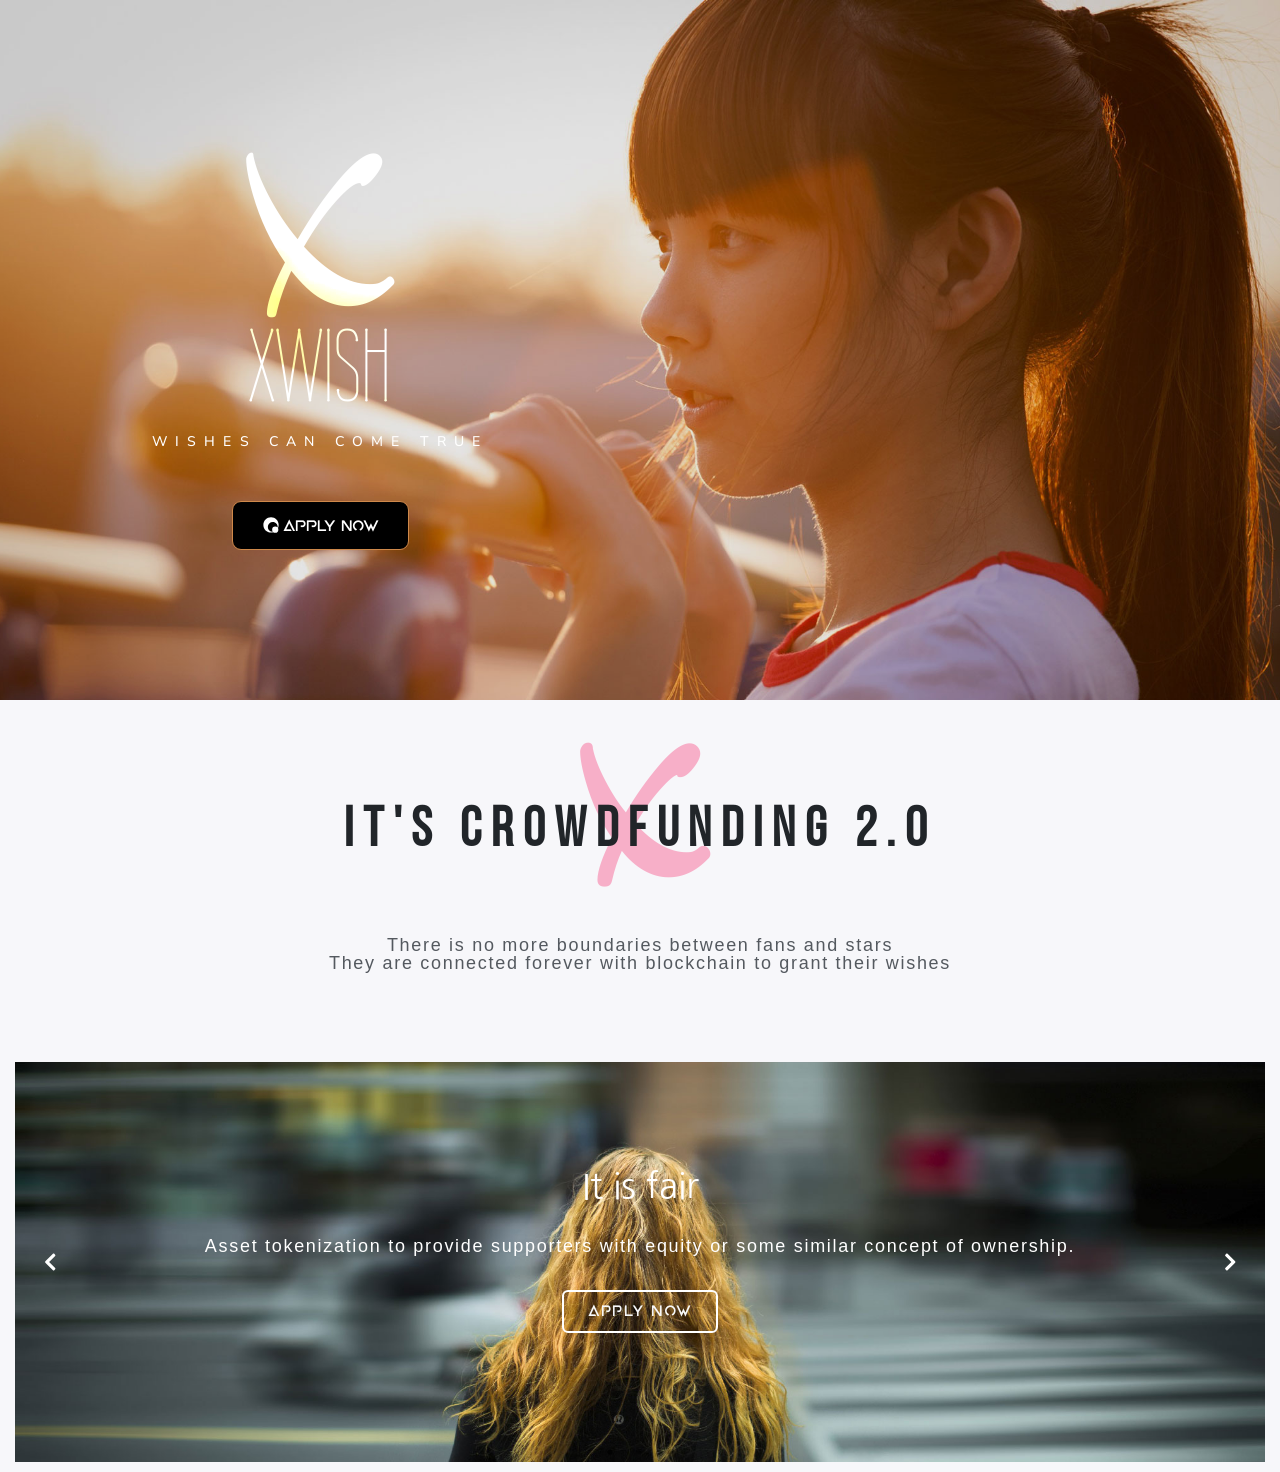
==== index.html @ e32aa51d "New page ui" ====
<!DOCTYPE html>
<html class="campfire" data-commit="e15f6c19663214180def99e62fada9bffa90f2f1">

<head>
	
	<meta http-equiv="Content-Type" content="text/html; charset=UTF-8">
	<meta content="width=device-width,initial-scale=1,minimum-scale=1,maximum-scale=1,user-scalable=no" name="viewport">

	<title>X Wish</title>

	<!-- Fonts -->
	<link href="https://fonts.googleapis.com/css?family=Nanum+Gothic&display=swap" rel="stylesheet">
	<link href="https://fonts.googleapis.com/css?family=Wire+One&display=swap" rel="stylesheet">
	<link href="https://fonts.googleapis.com/css?family=Quicksand&display=swap" rel="stylesheet">
	<link href="https://fonts.googleapis.com/css?family=Nunito+Sans&display=swap" rel="stylesheet">
	<link href="fonts/BebasNeuefonts.css" rel="stylesheet">  
	<link href="fonts/drsugiyama.css" rel="stylesheet">  
	<link href="fonts/Earthorbiter.css" rel="stylesheet">  

	<!-- Links -->
	<link rel="icon" type="image/x-icon" href="images/favicon.png">
	<!-- <link rel="apple-touch-icon" type="image/png" href="images/favicon.jpeg" sizes="152x152"> -->

	<!-- Custom Style -->
	<link rel="stylesheet" media="all" href="css/bootstrap.min.css">
	<link rel="stylesheet" media="all" href="css/slick-theme.css">
	<link rel="stylesheet" media="all" href="css/slick.css">
	<link rel="stylesheet" media="all" href="css/all.min.css">
	<link rel="stylesheet" media="all" href="css/animate.css">
	<link rel="stylesheet" media="all" href="css/xwish.css"> 
	<link rel="stylesheet" media="all" href="css/xwish-responsive.css">

</head>

<body>
 
	<div class="xwish_banner">
		<div class="backgroundoverlay"></div>
		<div class="banner_box text-center">
			<h1 class="heading1 animated fadeIn">X</h1>
			<h2 class="heading2 animated fadeIn">XWISH</h2>
			<h3 class="heading3 animated fadeInUp">WISHES CAN COME TRUE</h3>
			<a href="#" class="btn btn-dark btn-default animated fadeInUp"><i class="fab fa-quinscape mr-1"></i>Apply Now</a>
		</div>
	</div>

	<!-- About Section -->
	<section class="about bg_grey text-center">
		<h2 class="section_heading"><span class="txt animated fadeInUp_js">IT's CROWDFUNDING 2.0</span> <span class="bg_sign animated">X</span></h2>
		<p class="desc animated">There is no more boundaries between fans and stars<br />They are connected forever with blockchain to grant their wishes</p>


		<div class="col">
		<div class="slick_slider">
			<div class="single_slide">


				 <div class="slick_slide position-relative">
				 	<div class="slick_bg"></div>
				 	<div class="slick_content text-white animated fadeInUp">
				 		<h2>It is fair</h2>
				 		<p>Asset tokenization to provide supporters with equity or some similar concept of ownership.</p>
				 		<p class="text-center"><a class="btn btn-outline-light btn_light" href="#">Apply Now</a></p>
				 	</div>
				 	
				 </div>


				 <div class="slick_slide position-relative" >
				 	<div class="slick_bg bg_zoomin"></div>
				 	<div class="slick_content text-white animated fadeInUp">
				 		<h2>It is limitless</h2>
				 		<p>Xwish enables creators to raise supports from all around the globe with no limit</p>
				 		<p class="text-center"><a class="btn btn-outline-light btn_light" href="#">Apply Now</a></p>
				 	</div>
				 	
				 </div>

				  <div class="slick_slide position-relative" >
				 	<div class="slick_bg bg_zoomin" style="background-image:url('https://site.angelium.net/wp-content/uploads/2019/08/girl-1026246.jpg'); "></div>
				 	<div class="slick_content text-white animated fadeInUp">
				 		<h2>It is tranparent</h2>
				 		<p>Blockchain and smart contract grant the full transparency of funds.</p>
				 		<p class="text-center"><a class="btn btn-outline-light btn_light" href="#">Apply Now</a></p>
				 	</div>
				 	
				 </div>

			</div>
		</div>
		</div>
	</section>


 	<!-- Script -->
	<script src="js/jquery.min.js"  ></script>
	<script src="js/bootstrap.min.js"  ></script>
	<script src="js/slick.min.js"  ></script>
	<script src="js/all.min.js"  ></script>
	<script src="js/xwish.js"  ></script>

</body>

</html>
---- fonts/BebasNeuefonts.css ----
@font-face {
    font-family: 'Bebas Neue';
    src: url('BebasNeueRegular.eot');
    src: url('BebasNeueRegular.eot?#iefix') format('embedded-opentype'),
        url('BebasNeueRegular.woff2') format('woff2'),
        url('BebasNeueRegular.woff') format('woff'),
        url('BebasNeueRegular.ttf') format('truetype');
    font-weight: normal;
    font-style: normal;
}
---- fonts/drsugiyama.css ----
@font-face {
    font-family: 'Dr Sugiyama';
    src: url('DrSugiyama-Regular.eot');
    src: url('DrSugiyama-Regular.eot?#iefix') format('embedded-opentype'),
        url('DrSugiyama-Regular.woff2') format('woff2'),
        url('DrSugiyama-Regular.woff') format('woff'),
        url('DrSugiyama-Regular.ttf') format('truetype');
    font-weight: normal;
    font-style: normal;
}
---- fonts/Earthorbiter.css ----
@font-face {
    font-family: 'Earth Orbiter';
    src: url('EarthOrbiter.eot');
    src: url('EarthOrbiter.eot?#iefix') format('embedded-opentype'),
        url('EarthOrbiter.woff2') format('woff2'),
        url('EarthOrbiter.woff') format('woff'),
        url('EarthOrbiter.ttf') format('truetype');
    font-weight: normal;
    font-style: normal;
}
---- css/xwish.css ----
.bg_grey {
	background: #f7f7fa;
}

.navbar {
        background: rgba(0,0,0,0.8) !important;
    }

p.text_design,
section p {
    font-weight: 300;
    text-transform: none;
    font-style: normal;
    letter-spacing: 1.7px;
    font-size: 18px;
}

.btn_light {
	font-family: "Earth Orbiter",Sans-serif;
	font-weight: bold;
	line-height: 1;
	font-size: 15px;
	border: 2px solid #fff;
	padding: 12px 24px;
	border-radius:6px;
}

.btn_light:hover {
	color:#a0ea00;
	border-color:#a0ea00;
	background: transparent !important;
}

/*Header*/
.navbar {
    padding: 0 20px;
    line-height: 0;
}

a.navbar-brand {
	font-size: 34px;
	font-family: 'Bebas Neue',Sans-serif;
	font-weight: 600;
	padding: 5px 25px;
	margin: 10px 0;
}

a.navbar-brand img {
    height: 28px;
    margin-right: 5px;
    position: relative;
    top: -1px;
}

.navbar-nav {
	margin-left:15px;
}

.navbar-nav .nav-link {
    display: inline-block;
    color: #fff !important;
    font-size: 12px;
    font-weight: 300;
    letter-spacing: 1px;
    position: relative;
    padding: 9px 13px 9px 15px;
    text-transform: uppercase;
    font-family: "Nunito Sans",Sans-serif;
    line-height: 14px;
    margin-right: 15px;
    overflow: hidden;
}

.navbar-nav .nav-link:after {
    content: '';
    position: absolute;
    height: 100%;
    width: 100%;
    top: 0;
    right: -1px;
    z-index: -1;
    background: #e02890;
    transform: translate3d(101%,0,0);
    transition: transform .5s;
    transition-timing-function: cubic-bezier(.7,0,.3,1);
}

.navbar-nav .nav-link:hover:after {
    transform: translate3d(0,0,0);
}

.xwish_banner {
    background-image: url('../images/xwish_banner_bg.jpg');
    background-position: top center;
    background-size: cover;
    height: 700px;
    background-attachment: fixed;
    max-height: 100vh;
    position: relative;
}

.backgroundoverlay {
    background-color: #000;
    opacity: .1;
    transition: background .3s,border-radius .3s,opacity .3s;
    height: 100%;
    width: 100%;
    top: 0;
    left: 0;
    position: absolute;
}

.xwish_banner .banner_box {
    max-width: 50%;
    position: relative;
    top: 176px;
}

.xwish_banner .heading1 {
    color: #fff;
    font-family: "Dr Sugiyama",Sans-serif;
    font-size: 192px;
    font-weight: 500;
    mix-blend-mode: overlay;
    line-height: 142px;
    margin: 0;
}

.xwish_banner .heading2 {
	color: #fff;
	font-family: "Wire One",Sans-serif;
	font-size: 102px;
	font-weight: 500;
	padding: 0;
	margin: 0;
	line-height: 97px;
	mix-blend-mode: overlay;
	margin-bottom: 20px;
}

.xwish_banner .heading3 {
    color: #fff;
    font-family: "Nunito Sans",Sans-serif;
    letter-spacing: 8.2px;
    padding: 0;
    margin: 0;
    line-height: 1;
    font-size: 14px;
    text-transform: uppercase;
    margin-bottom: 52px;
}

.xwish_banner .btn-dark {
	font-family: "Earth Orbiter",Sans-serif;
	text-shadow: 0px 0px 10px rgba(0,0,0,.3);
	background-color: #000;
	border-radius: 9px;
	border: 1px solid #ce884a;
	font-weight: bold;
	line-height: 1;
	font-size: 16px;
	padding: 15px 30px;
}

.section_heading {
	font-family: 'Bebas Neue',Sans-serif;
	font-size: 55px;
	letter-spacing: 10px;
	font-weight: 600;
	position: relative;
	margin-bottom: 70px;
}

.section_heading .bg_sign {
    font-family: "Dr Sugiyama",Sans-serif;
    font-size: 160px;
    letter-spacing: 1.7px;
    color: #f7afc8;
    position: absolute;
    left: 50%;
    top: 50%;
    margin-left: -60px;
    margin-top: -100px;
    z-index: 0;
    display: none;
}

.section_heading .txt {
    position: relative;
    z-index: 1;
    width: 100%;
    display: block;
}

section.projects,
section.about {
    /*min-height: 100vh;*/
    padding: 100px 0 10px 0;
    overflow: hidden;
}

section.about p.desc {
    color: #54595f;
    line-height: 18px;
    margin-bottom: 90px;
}

section.about .slick-dots {
	bottom: 0px;
}


section.about .slick-dotted.slick-slider {
	margin-bottom: 0px;
}

section.about .slick-prev {
    left: 25px;
    z-index: 9;
}

section.about .slick-next {
    right: 25px;
    z-index: 9;
}



.slick_slide {
	height: 400px;
}

.slick_slide  h2{
    font-family: "Nanum Gothic",Sans-serif;
    font-weight: 400;
	font-size: 35px;
	line-height: 1;
	margin-bottom: 30px;
}

.slick_bg {
    background-color: #833ca3;
    background-image: url('../images/xwish_slide1.jpg');
    background-size: cover;
    background-position: 50%;
    background-repeat: no-repeat;
    min-width: 100%;
    min-height: 100%;
    flex-basis: 100%;
    width: 100%;
}

.slick_content {
    background-repeat: no-repeat;
    background-position: 50%;
    position: absolute;
    top: 56px;
    left: 0;
    bottom: 0;
    right: 0;
    padding: 50px;
}

.slick_content p {
	margin-bottom: 30px;
}

.slick-prev:before, .slick-next:before {
	display: none;
}

.slick-prev, .slick-next {
	font-size: 20px !important;
	color: #fff  !important;
}

.project_box {
	    overflow: hidden;
        display: none;
}

.project_box .flip_box{
    height: 280px;
    position: relative;
    -webkit-perspective: 1000px;
    perspective: 1000px;
    -webkit-transform-style: preserve-3d;
    transform-style: preserve-3d;
}

.project_box .flip_box .overlay {
	display: -webkit-box;
    display: -ms-flexbox;
    display: flex;
    width: 100%;
    height: 100%;
    -webkit-box-orient: vertical;
    -webkit-box-direction: normal;
    -ms-flex-direction: column;
    flex-direction: column;
    -webkit-box-pack: center;
    -ms-flex-pack: center;
    justify-content: center;
    -webkit-box-align: stretch;
    -ms-flex-align: stretch;
    align-items: stretch;
    text-align: center;
    padding: 35px;
}

.project_box .flip_box .overlay2 {
    background-color: rgba(252,5,128,.89);
    text-align: center;
}

.project_box .flip_box .overlay .inner {
    -webkit-transform: translateZ(90px) scale(.91);
    transform: translateZ(90px) scale(.91);
}

.flip_box .front {
	background-image: url('../images/xlove.jpg');
	background-position: center center;
	background-repeat: no-repeat;
	background-size: cover;
	position: absolute;
	width: 100%;
	height: 100%;
	-webkit-transition: all .6s ease-in-out;
	-o-transition: all .6s ease-in-out;
	transition: all .6s ease-in-out
}

.flip_box .back {
	background-image: url('../images/xlove.jpg');
	background-position: center center;
	background-repeat: no-repeat;
	background-size: cover;
	position: absolute;
	width: 100%;
	height: 100%;
	-webkit-transition: all .6s ease-in-out;
	-o-transition: all .6s ease-in-out;
	transition: all .6s ease-in-out
   color: white;
	-webkit-transform: rotateX(-180deg) rotateY(0);
	transform: rotateX(-180deg) rotateY(0);
	-webkit-transform-style: preserve-3d;
    transform-style: preserve-3d;
    -webkit-backface-visibility: hidden;
    backface-visibility: hidden;
}

.flip_box h4 {
	margin: 0 0 20px;
	font-weight: 600;
	font-family: 'Bebas Neue',Sans-serif;
	font-size: 34px;
}

.flip_box p  {
	font-family: "Nunito Sans",Sans-serif;
	margin: 0 0 20px;
	padding: 0;
	font-size: 12px;
	line-height: 32px;
}

.flip_box:hover .front {
    -webkit-transform: rotateX(180deg) rotateY(0);
    transform: rotateX(180deg) rotateY(0);
}

.flip_box:hover .back {
	-webkit-transform: none;
	-ms-transform: none;
	transform: none; 
}

.flip_box .btn {
	font-size: 15px;
    padding: 12px 24px;
    -webkit-border-radius: 3px;
    border-radius: 3px;
}

.project_box {
	margin-bottom: 30px;
}

.project_box .card-title {
	font-family: "Nanum Gothic",Sans-serif;
	font-size: 20px;
	font-weight: 400;
	letter-spacing: 0px;
	color: #000;
}

.project_box .card-text {
    font-family: "Quicksand",Sans-serif;
    font-size: 15px;
    font-weight: 400;
    line-height: 1.3em;
    letter-spacing: 0px;
    color: #7a7a7a;
}

.project_box .views {
	font-family: 'Bebas Neue',Sans-serif;
	font-size: 18px;
	font-weight: 600;
	line-height: 1.3em;
	letter-spacing: 0px;
	color: #7a7a7a;
}

.project_box .views span {
	color: #fc007e;
}

.project_box .progress,
.project_box .progress-bar {
	height: 30px;
}

.project_box .progress {
	margin-bottom: 4px;
	border-radius: 2px;
}

.project_box .progress-bar {
	background: #fc007e;
}

.project_box .views .col-4.text-center {
    padding-left: 11%;
}
---- css/xwish-responsive.css ----
@media all and (max-width: 1366px)  {

}


@media all and (max-width: 768px)  {

	.navbar-toggler {
	    padding: 0.25rem 10px;
	    font-size: 26px;
	    border:none;
	}

	.navbar {
		background: #000 !important;
	}

	.xwish_banner .banner_box {
		max-width: 100%;
	} 

	.slick_content {
		top: 8px;
	}

	a.navbar-brand {
	    width: 100%;
	    text-align: center;
	}

	.navbar-nav {
	    margin-left: 0;
	    text-align: center;
	}

	.navbar-dark .navbar-toggler {
	    position: absolute;
	    top: 10px;
	    left: 10px;
	    color: #fff !important;
	    border-color: #fff !important;
	    opacity: 1 !important;
	}

	.slick_slide h2 {
	    font-size: 24px;
	}

	.project_box .views {
		font-size: 15px;
	}

	.project_box .views .col-4.text-center {
	    padding-left: 0;
	}

	section.projects .row {
	    margin-left: -5px;
	    margin-right: -5px;
	}

	section.projects .row .col-sm-6 {
	    padding-left: 5px;
	    padding-right: 5px;
	}

	section.projects .row.no-gutters {
	    margin-left: 0;
	    margin-right: 0;
	} 
}

@media all and (max-width: 576px)  {

	section.projects .row {
		margin-left: -5px;
	    margin-right: -5px;
	}

	.project_box .views .col-4.text-center {
	    padding-left: 0;
	}

	.project_box .views span {
	    width: 100%;
	    display: inline-block;
	}

	.project_box .views {
		font-size: 18px;
	} 
}
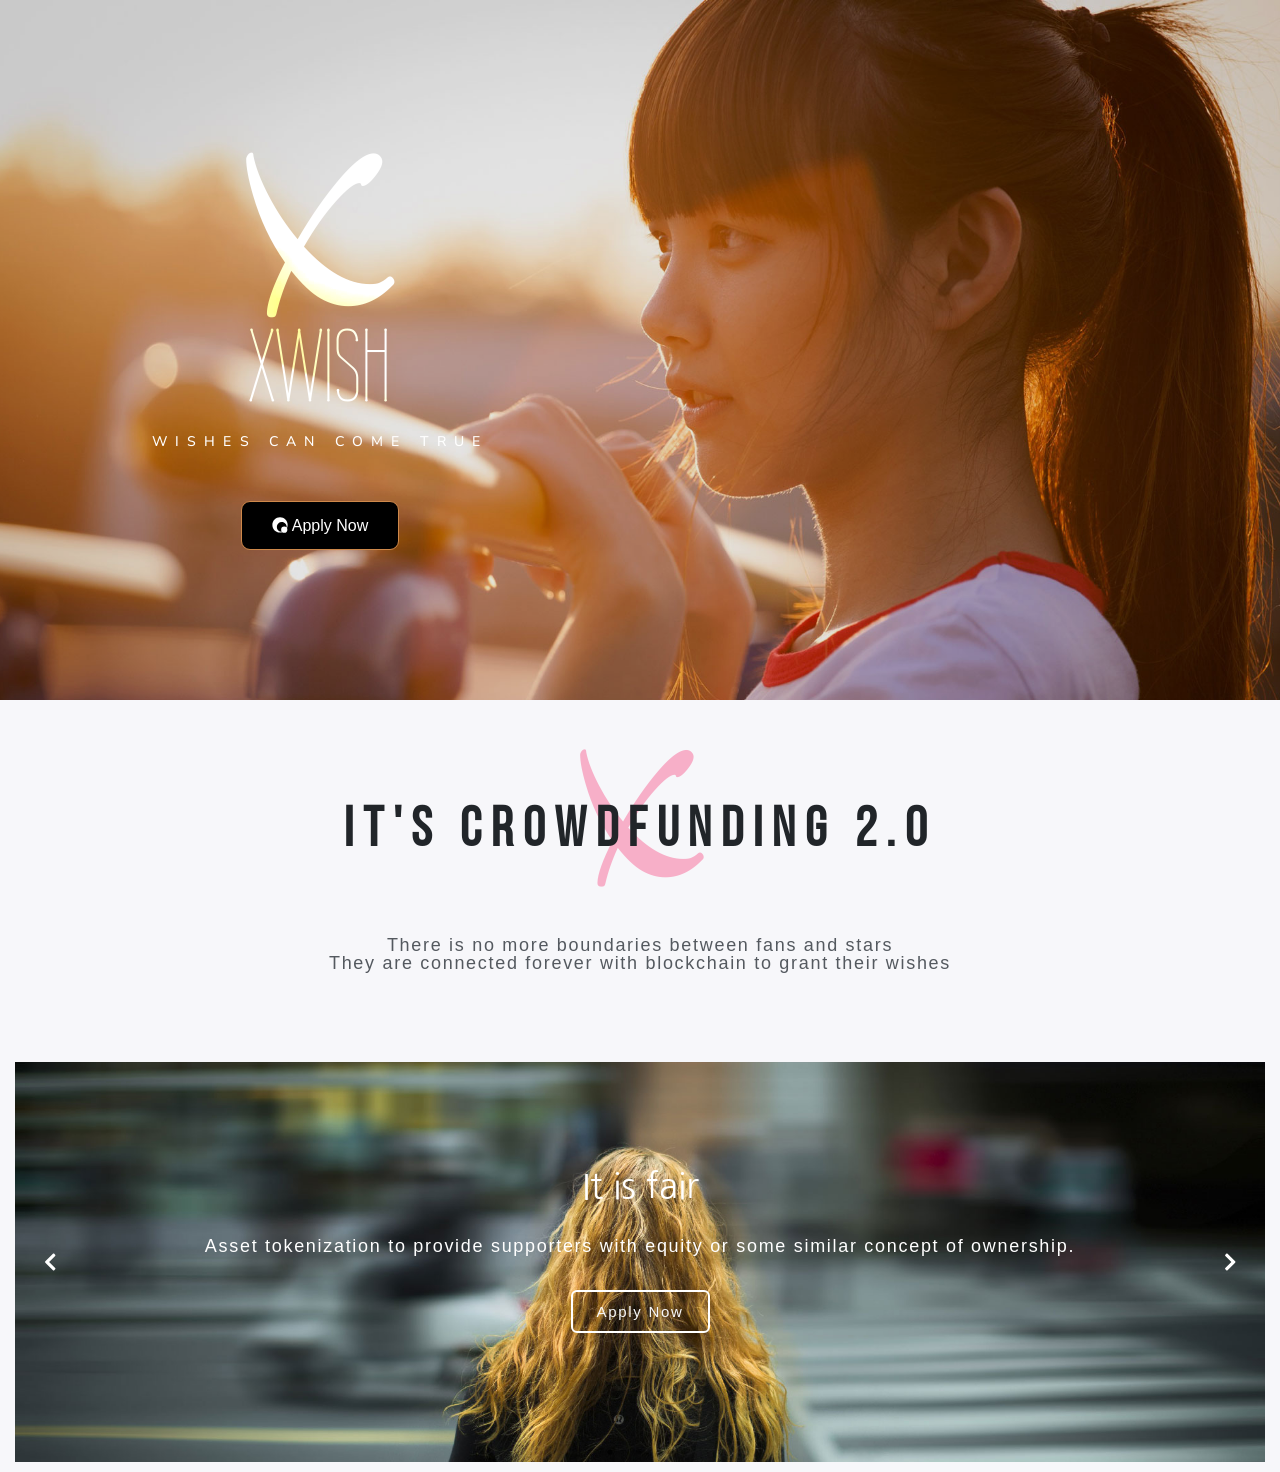
==== commit 4659ee71: "files updates" ====
--- a/index.html
+++ b/index.html
@@ -9,27 +9,15 @@
 	<title>X Wish</title>
 
 	<!-- Fonts -->
-	<link href="https://fonts.googleapis.com/css?family=Nanum+Gothic&display=swap" rel="stylesheet">
-	<link href="https://fonts.googleapis.com/css?family=Wire+One&display=swap" rel="stylesheet">
-	<link href="https://fonts.googleapis.com/css?family=Quicksand&display=swap" rel="stylesheet">
-	<link href="https://fonts.googleapis.com/css?family=Nunito+Sans&display=swap" rel="stylesheet">
-	<link href="fonts/BebasNeuefonts.css" rel="stylesheet">  
-	<link href="fonts/drsugiyama.css" rel="stylesheet">  
-	<link href="fonts/Earthorbiter.css" rel="stylesheet">  
+	<link href="https://fonts.googleapis.com/css?family=Nanum+Gothic|Wire+One|Quicksand|Nunito+Sans&display=swap" rel="stylesheet">
 
 	<!-- Links -->
 	<link rel="icon" type="image/x-icon" href="images/favicon.png">
-	<!-- <link rel="apple-touch-icon" type="image/png" href="images/favicon.jpeg" sizes="152x152"> -->
-
+	
 	<!-- Custom Style -->
-	<link rel="stylesheet" media="all" href="css/bootstrap.min.css">
-	<link rel="stylesheet" media="all" href="css/slick-theme.css">
-	<link rel="stylesheet" media="all" href="css/slick.css">
-	<link rel="stylesheet" media="all" href="css/all.min.css">
-	<link rel="stylesheet" media="all" href="css/animate.css">
-	<link rel="stylesheet" media="all" href="css/xwish.css"> 
-	<link rel="stylesheet" media="all" href="css/xwish-responsive.css">
-
+	<link href="fonts/fonts.css" rel="stylesheet">  
+	<link rel="stylesheet" media="all" href="css/main.css">
+	
 </head>
 
 <body>
@@ -67,7 +55,7 @@
 
 
 				 <div class="slick_slide position-relative" >
-				 	<div class="slick_bg bg_zoomin"></div>
+				 	<div class="slick_bg"></div>
 				 	<div class="slick_content text-white animated fadeInUp">
 				 		<h2>It is limitless</h2>
 				 		<p>Xwish enables creators to raise supports from all around the globe with no limit</p>
@@ -77,7 +65,7 @@
 				 </div>
 
 				  <div class="slick_slide position-relative" >
-				 	<div class="slick_bg bg_zoomin" style="background-image:url('https://site.angelium.net/wp-content/uploads/2019/08/girl-1026246.jpg'); "></div>
+				 	<div class="slick_bg" style="background-image:url('https://site.angelium.net/wp-content/uploads/2019/09/person-731142_1920.jpg'); "></div>
 				 	<div class="slick_content text-white animated fadeInUp">
 				 		<h2>It is tranparent</h2>
 				 		<p>Blockchain and smart contract grant the full transparency of funds.</p>
--- a/fonts/fonts.css
+++ b/fonts/fonts.css
@@ -0,0 +1,22 @@
+@font-face {
+    font-family: 'Bebas Neue';
+    src: url('BebasNeueRegular.eot');
+    src: url('BebasNeueRegular.eot?#iefix') format('embedded-opentype'),
+        url('BebasNeueRegular.woff2') format('woff2'),
+        url('BebasNeueRegular.woff') format('woff'),
+        url('BebasNeueRegular.ttf') format('truetype');
+    font-weight: normal;
+    font-style: normal;
+}
+
+@font-face {
+    font-family: 'Dr Sugiyama';
+    src: url('DrSugiyama-Regular.eot');
+    src: url('DrSugiyama-Regular.eot?#iefix') format('embedded-opentype'),
+        url('DrSugiyama-Regular.woff2') format('woff2'),
+        url('DrSugiyama-Regular.woff') format('woff'),
+        url('DrSugiyama-Regular.ttf') format('truetype');
+    font-weight: normal;
+    font-style: normal;
+}
+
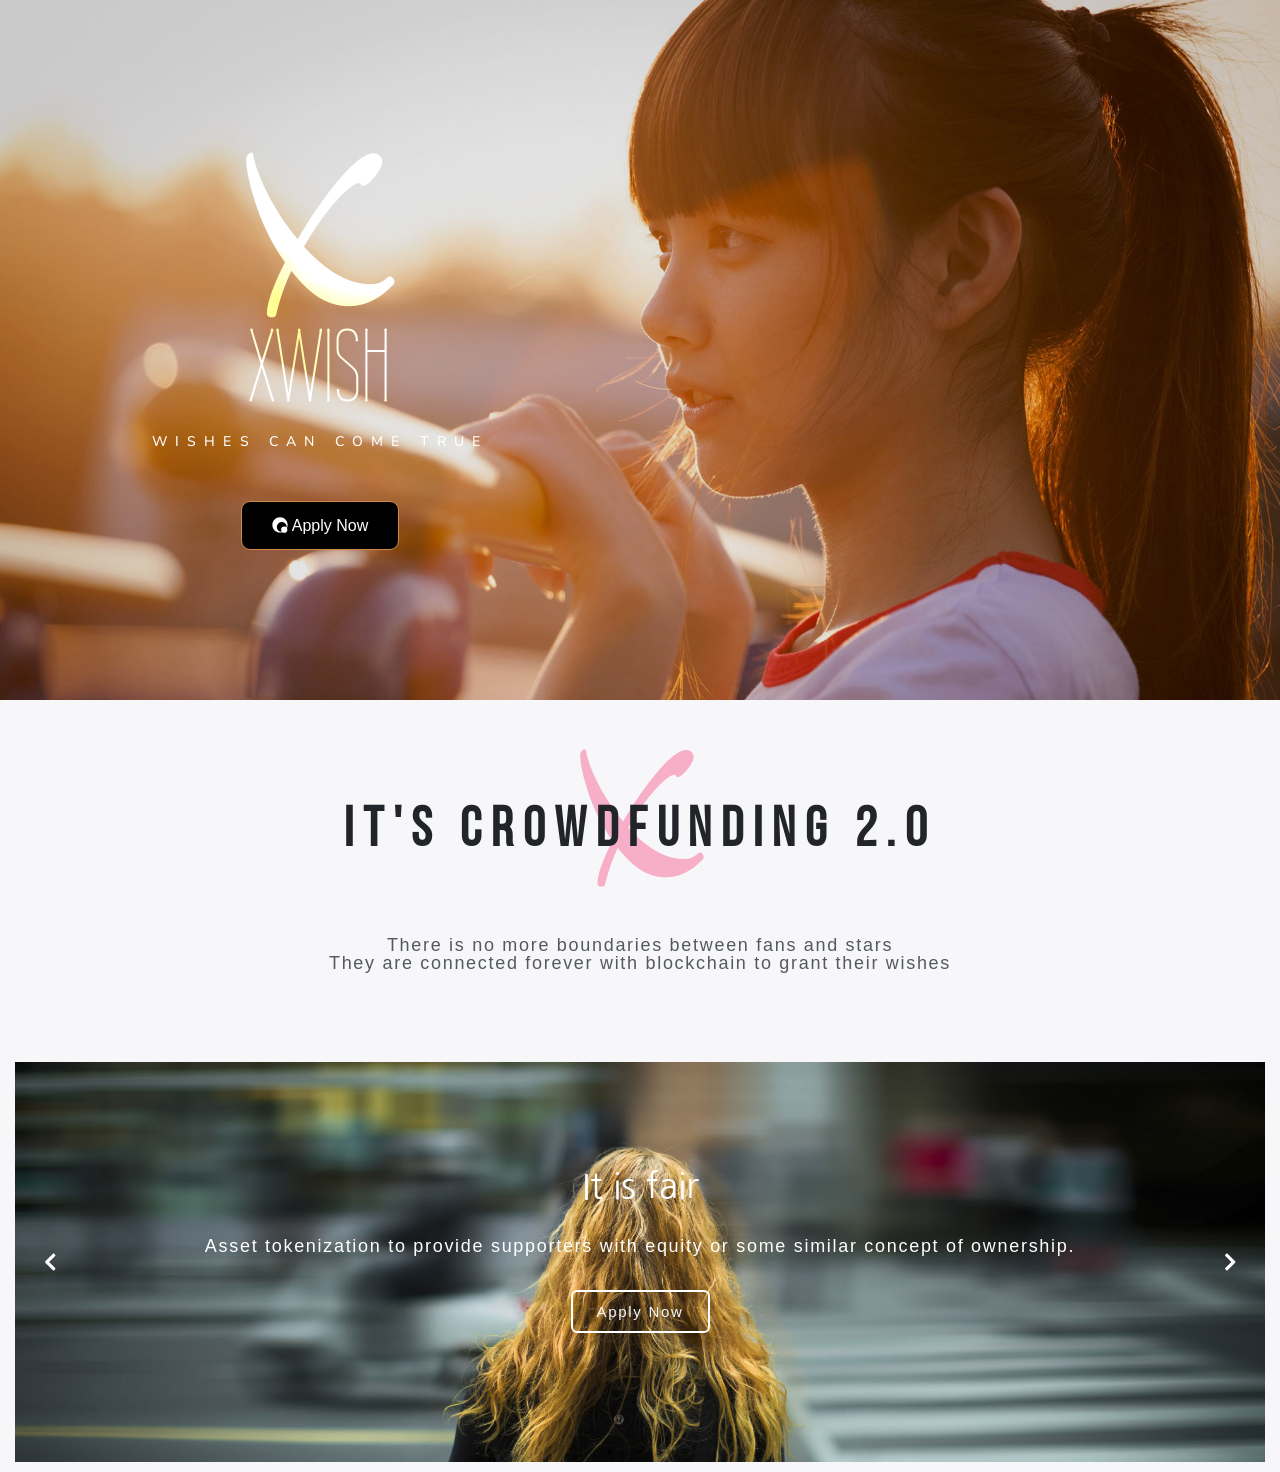
==== commit bb4bf0aa: "responsive updates" ====
--- a/index.html
+++ b/index.html
@@ -6,7 +6,7 @@
 	<meta http-equiv="Content-Type" content="text/html; charset=UTF-8">
 	<meta content="width=device-width,initial-scale=1,minimum-scale=1,maximum-scale=1,user-scalable=no" name="viewport">
 
-	<title>X Wish</title>
+	<title>XWISH - ANGELIUM</title>
 
 	<!-- Fonts -->
 	<link href="https://fonts.googleapis.com/css?family=Nanum+Gothic|Wire+One|Quicksand|Nunito+Sans&display=swap" rel="stylesheet">
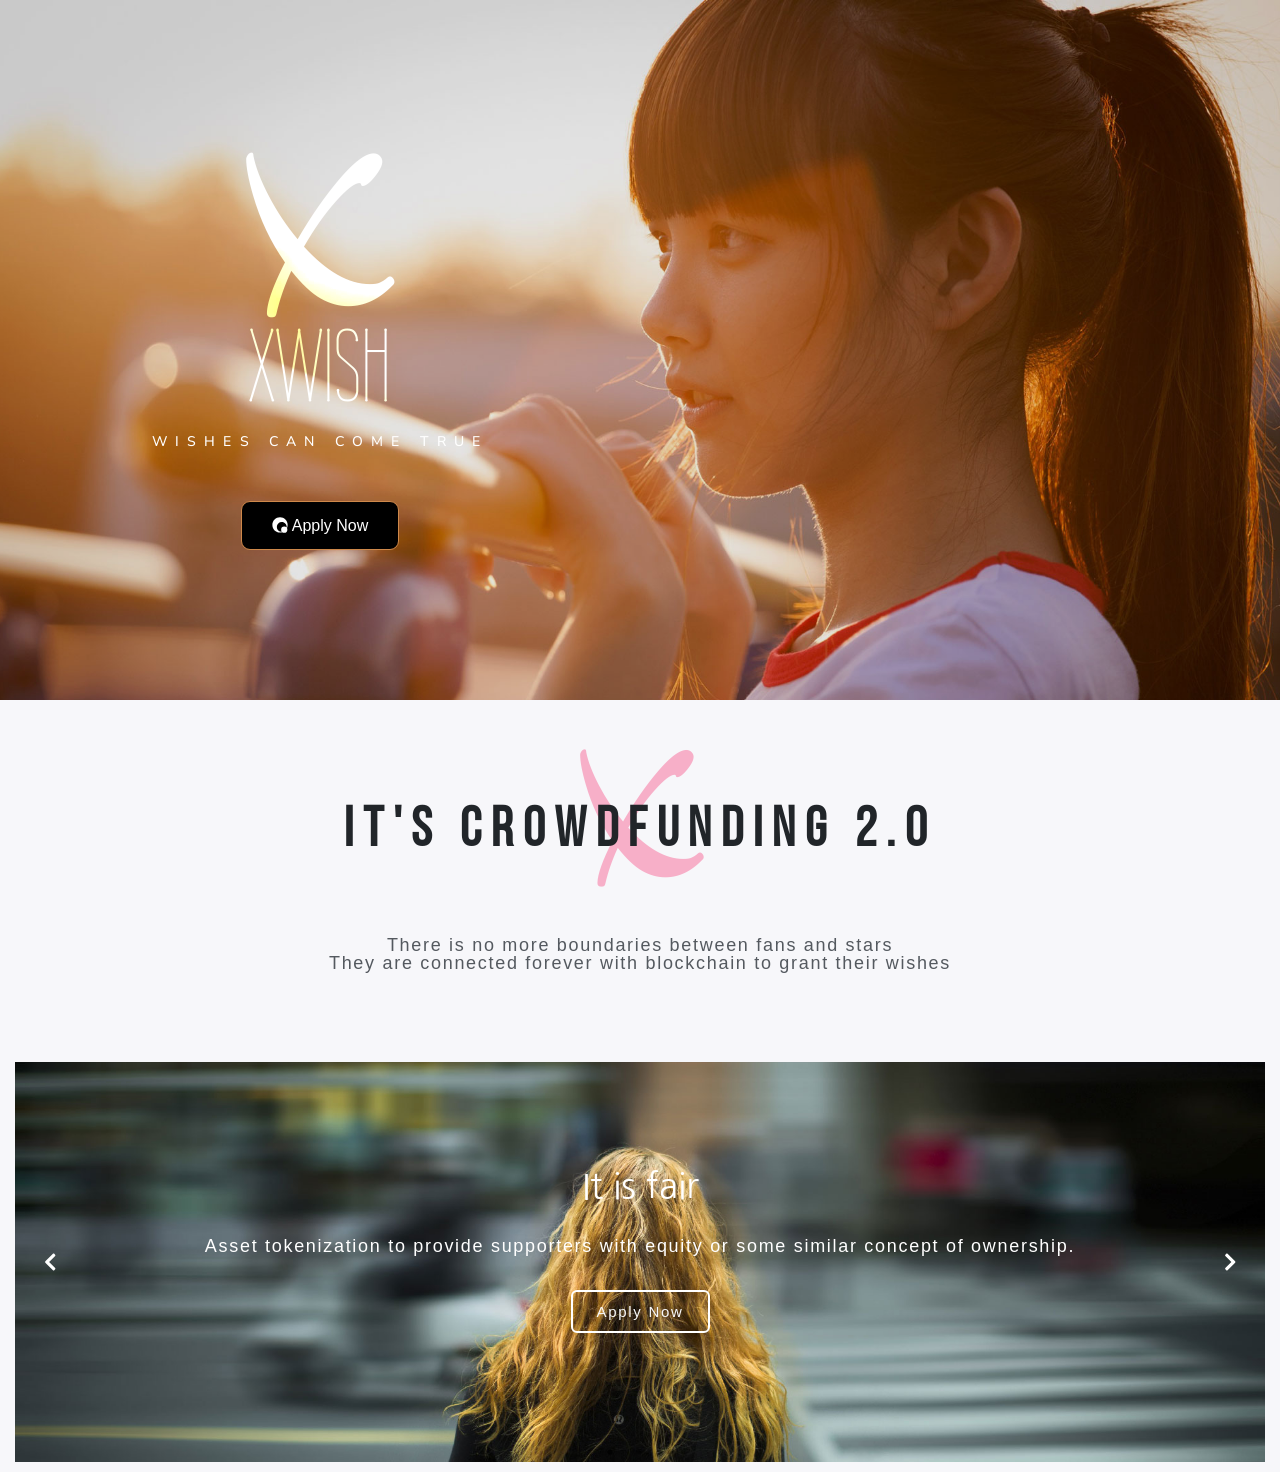
==== commit 08878335: "responsive updates" ====
--- a/index.html
+++ b/index.html
@@ -81,11 +81,7 @@
 
 
  	<!-- Script -->
-	<script src="js/jquery.min.js"  ></script>
-	<script src="js/bootstrap.min.js"  ></script>
-	<script src="js/slick.min.js"  ></script>
-	<script src="js/all.min.js"  ></script>
-	<script src="js/xwish.js"  ></script>
+	<script src="js/main.js"  ></script>
 
 </body>
 
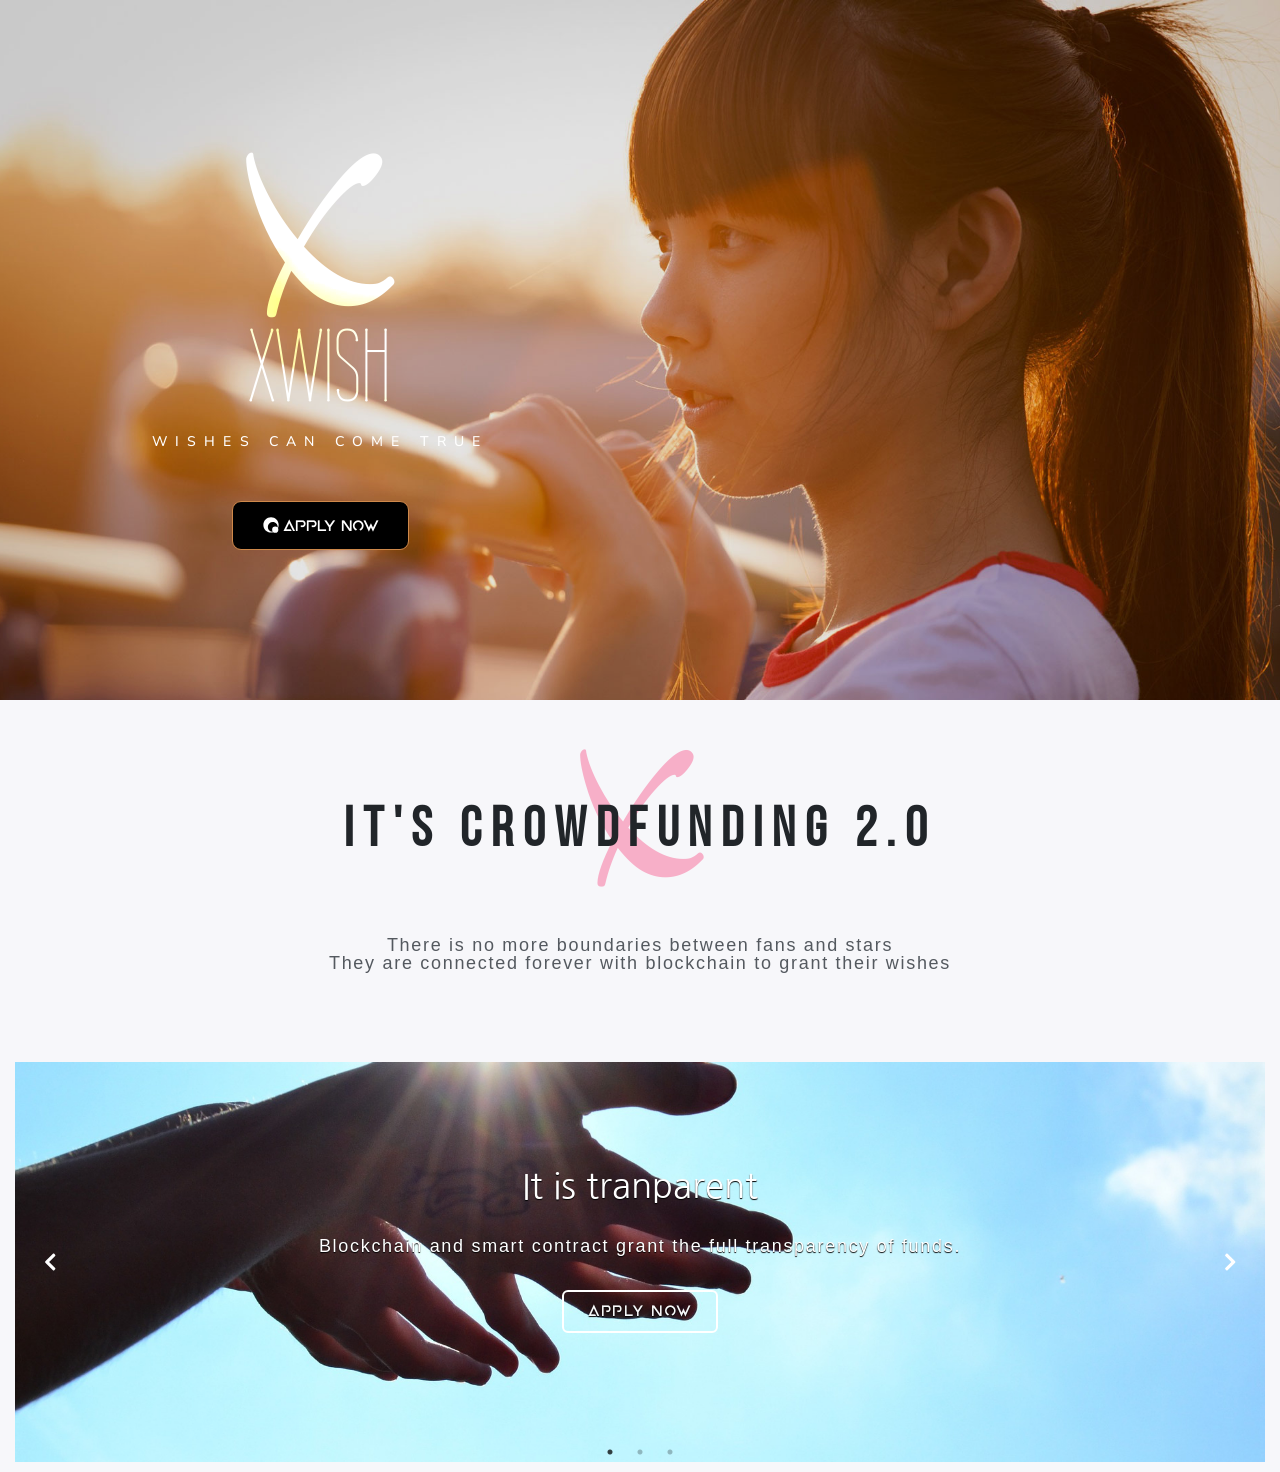
==== commit 4df33691: "bg images updated" ====
--- a/index.html
+++ b/index.html
@@ -43,8 +43,19 @@
 			<div class="single_slide">
 
 
+
+				<div class="slick_slide position-relative" >
+				 	<div class="slick_bg bg_hand"></div>
+				 	<div class="slick_content text-white animated fadeInUp">
+				 		<h2>It is tranparent</h2>
+				 		<p>Blockchain and smart contract grant the full transparency of funds.</p>
+				 		<p class="text-center"><a class="btn btn-outline-light btn_light" href="#">Apply Now</a></p>
+				 	</div>
+				 	
+				 </div>
+
 				 <div class="slick_slide position-relative">
-				 	<div class="slick_bg"></div>
+				 	<div class="slick_bg bg_girl_mountain"></div>
 				 	<div class="slick_content text-white animated fadeInUp">
 				 		<h2>It is fair</h2>
 				 		<p>Asset tokenization to provide supporters with equity or some similar concept of ownership.</p>
@@ -55,7 +66,7 @@
 
 
 				 <div class="slick_slide position-relative" >
-				 	<div class="slick_bg"></div>
+				 	<div class="slick_bg bg_girl"></div>
 				 	<div class="slick_content text-white animated fadeInUp">
 				 		<h2>It is limitless</h2>
 				 		<p>Xwish enables creators to raise supports from all around the globe with no limit</p>
@@ -63,16 +74,7 @@
 				 	</div>
 				 	
 				 </div>
-
-				  <div class="slick_slide position-relative" >
-				 	<div class="slick_bg" style="background-image:url('https://site.angelium.net/wp-content/uploads/2019/09/person-731142_1920.jpg'); "></div>
-				 	<div class="slick_content text-white animated fadeInUp">
-				 		<h2>It is tranparent</h2>
-				 		<p>Blockchain and smart contract grant the full transparency of funds.</p>
-				 		<p class="text-center"><a class="btn btn-outline-light btn_light" href="#">Apply Now</a></p>
-				 	</div>
-				 	
-				 </div>
+				 
 
 			</div>
 		</div>
--- a/fonts/fonts.css
+++ b/fonts/fonts.css
@@ -20,3 +20,14 @@
     font-style: normal;
 }
 
+@font-face {
+    font-family: 'Earth Orbiter';
+    src: url('EarthOrbiter.eot');
+    src: url('EarthOrbiter.eot?#iefix') format('embedded-opentype'),
+        url('EarthOrbiter.woff2') format('woff2'),
+        url('EarthOrbiter.woff') format('woff'),
+        url('EarthOrbiter.ttf') format('truetype');
+    font-weight: normal;
+    font-style: normal;
+}
+
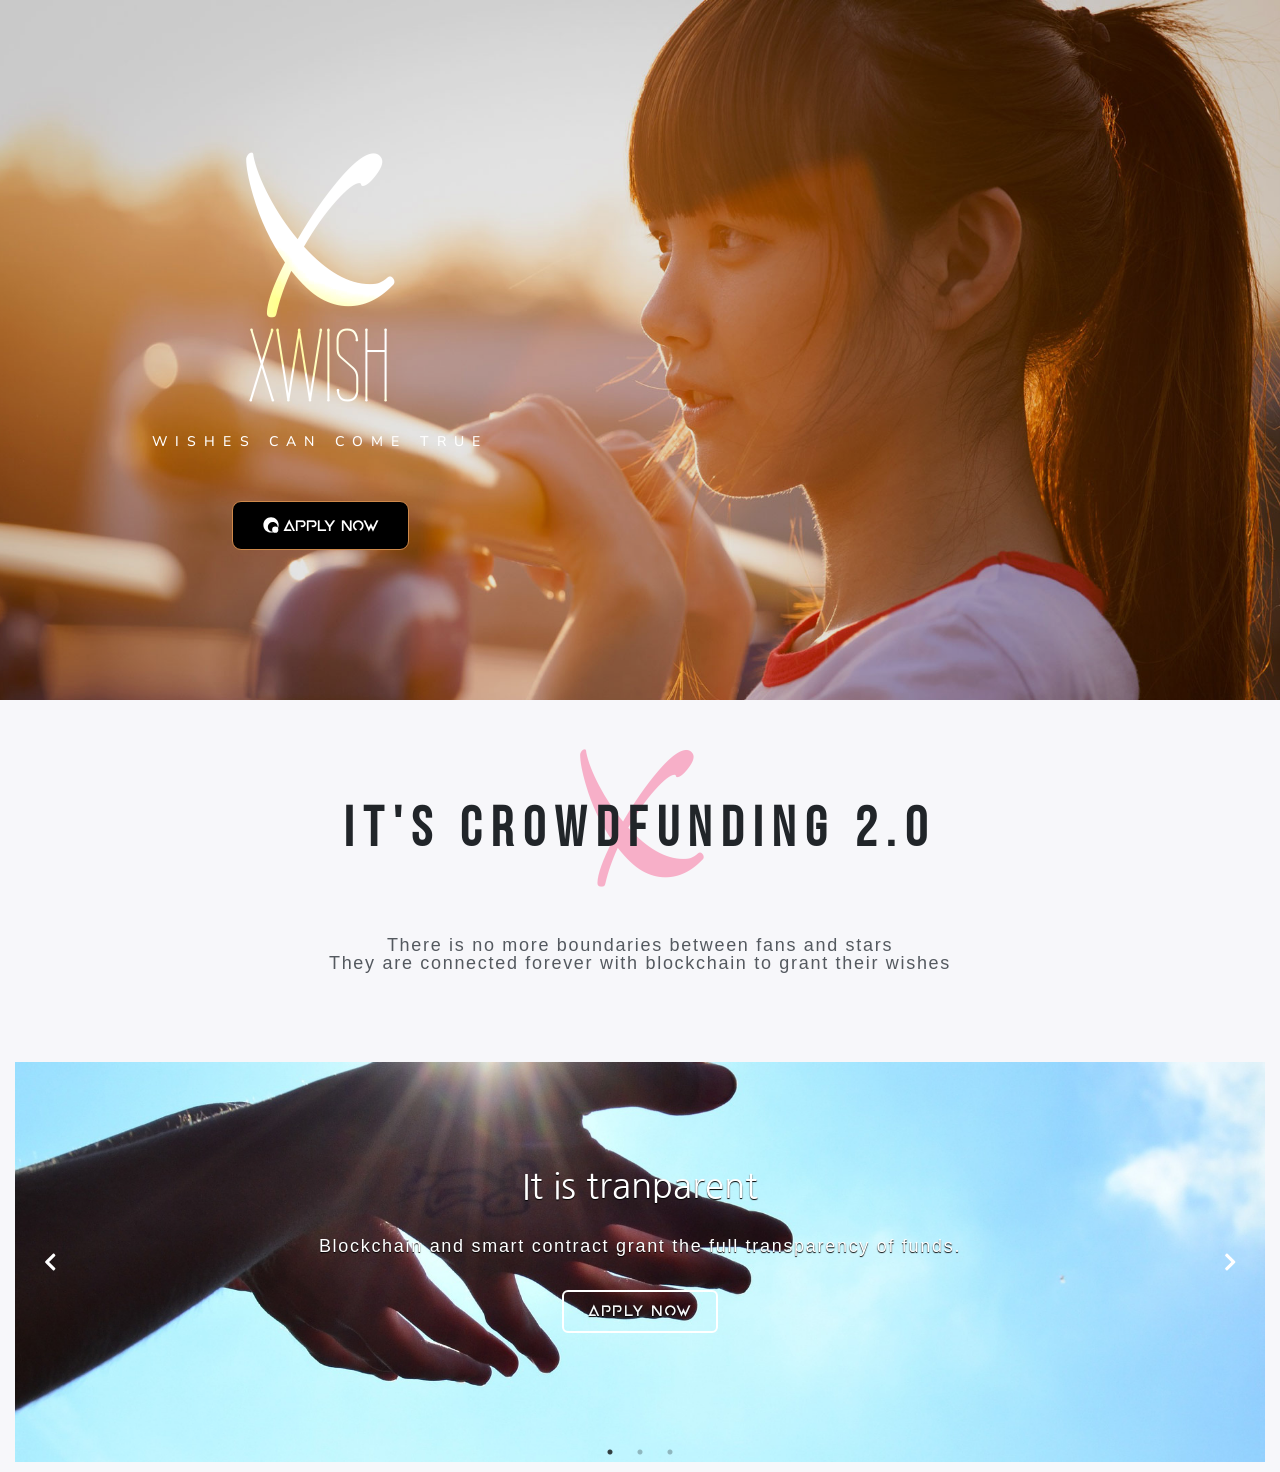
==== commit 9cca01dd: "bg images updated" ====
--- a/index.html
+++ b/index.html
@@ -87,4 +87,4 @@
 
 </body>
 
-</html>+</html> 
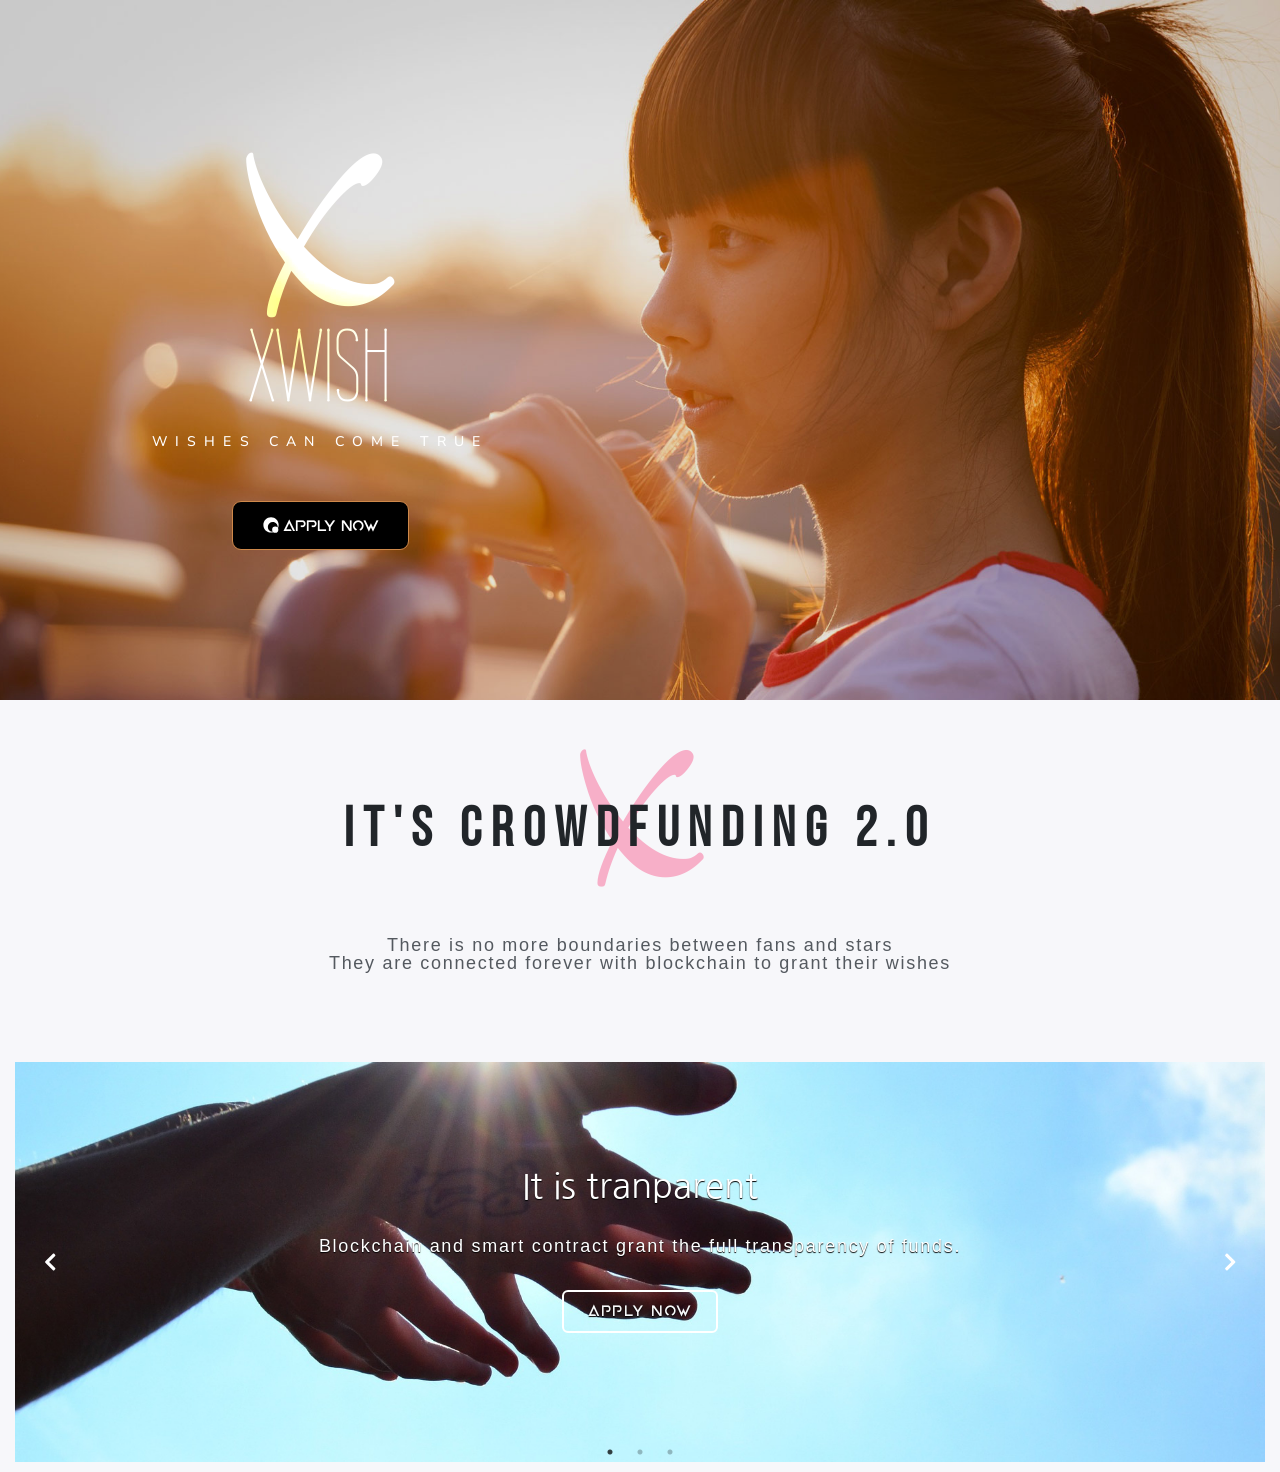
==== commit 47e37bc0: "bg images updated" ====
--- a/index.html
+++ b/index.html
@@ -54,16 +54,7 @@
 				 	
 				 </div>
 
-				 <div class="slick_slide position-relative">
-				 	<div class="slick_bg bg_girl_mountain"></div>
-				 	<div class="slick_content text-white animated fadeInUp">
-				 		<h2>It is fair</h2>
-				 		<p>Asset tokenization to provide supporters with equity or some similar concept of ownership.</p>
-				 		<p class="text-center"><a class="btn btn-outline-light btn_light" href="#">Apply Now</a></p>
-				 	</div>
-				 	
-				 </div>
-
+		
 
 				 <div class="slick_slide position-relative" >
 				 	<div class="slick_bg bg_girl"></div>
@@ -74,7 +65,17 @@
 				 	</div>
 				 	
 				 </div>
-				 
+		
+				 <div class="slick_slide position-relative">
+				 	<div class="slick_bg bg_girl_mountain"></div>
+				 	<div class="slick_content text-white animated fadeInUp">
+				 		<h2>It is fair</h2>
+				 		<p>Asset tokenization to provide supporters with equity or some similar concept of ownership.</p>
+				 		<p class="text-center"><a class="btn btn-outline-light btn_light" href="#">Apply Now</a></p>
+				 	</div>
+				 	
+				 </div>
+		 
 
 			</div>
 		</div>
